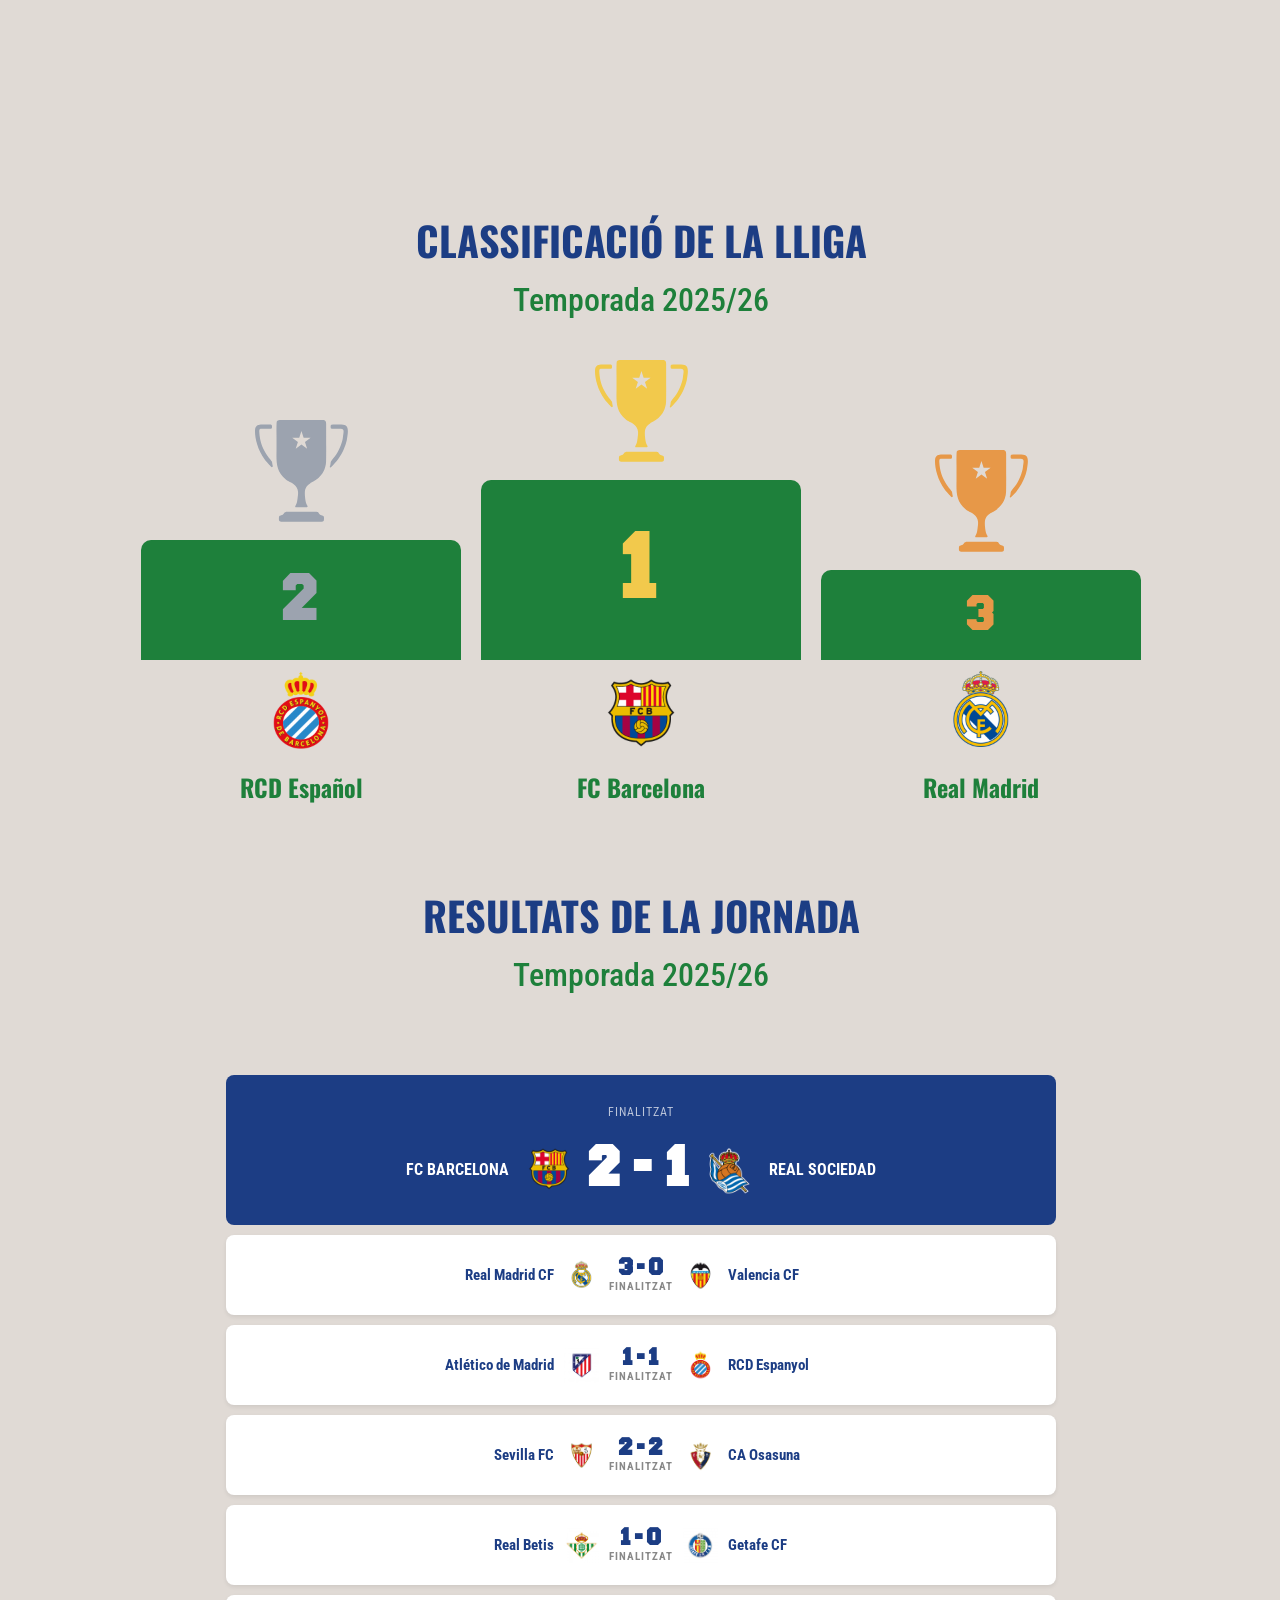
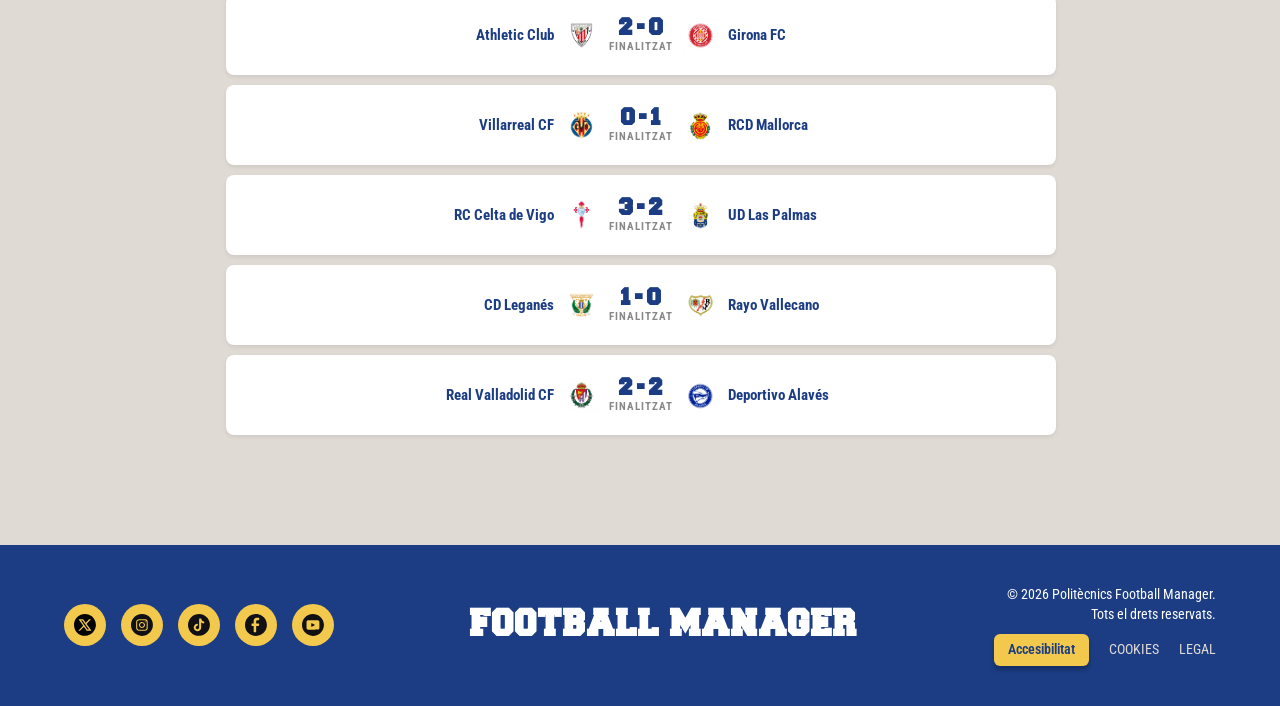
==== classificacio.html @ 33edf83a "Equips" ====
<!DOCTYPE html>
<html lang="ca">

<head>
    <meta charset="UTF-8">
    <meta name="viewport" content="width=device-width, initial-scale=1.0">
    <title>Classificació</title>
    <link rel="icon" href="img/logos/isotipo_football_manager.png" type="image/png">
    <link rel="stylesheet" href="/styles/main.css">
    <link rel="stylesheet" href="/styles/classificacio.css">
</head>

<body>
    <header>
        <div class="header-left">
            <a href="index.html">
                <img src="/img/logos/isotipo_football_manager.png" alt="Logo">
            </a>
            <a href="index.html">
                <h1>FOOTBALL MANAGER</h1>
            </a>
        </div>
        <nav>
            <a href="equips.html">EQUIPS</a>
            <a href="formulari.html">UNEIX-TE</a>
            <a href="classificacio.html">CLASSIFICACIÓ</a>
        </nav>
    </header>

    <article>
        <div class="intro">
            <div>
                <h2 class="title">CLASSIFICACIÓ DE LA LLIGA</h2>
                <p class="sub-title">Temporada 2025/26</p>
            </div>
        </div>

        <div class="podio">
            <div class="podio-barres">
                <div class="barra pos-2">
                    <img class="copa" src="/img/recursos/copa-plata.svg" />
                    <span>2</span>
                </div>
                <div class="barra pos-1">
                    <img class="copa" src="/img/recursos/copa-oro.svg" />
                    <span>1</span>
                </div>
                <div class="barra pos-3">
                    <img class="copa" src="/img/recursos/copa-bronze.svg" />
                    <span>3</span>
                </div>
            </div>

            <div class="podio-equips">
                <div class="equip">
                    <img src="img/escuts/espanyol.png" />
                    <span>RCD Español</span>
                </div>
                <div class="equip">
                    <img src="img/escuts/barcelona.png" />
                    <span>FC Barcelona</span>
                </div>
                <div class="equip">
                    <img src="img/escuts/real-madrid.png" />
                    <span>Real Madrid</span>
                </div>
            </div>
        </div>

        <div>
            <div>
                <h2 class="title">RESULTATS DE LA JORNADA</h2>
                <p class="sub-title">Temporada 2025/26</p>
            </div>
        </div>

        <div id="partits-container" class="partits-container"></div>

        <div class="classificacio-jugadors">
            <div class="classificacio">

            </div>
            <div class="top-jugadors">

            </div>
        </div>
    </article>

    <footer>
        <div class="footer-content">
            <div class="footer-social">
                <a href="https://x.com/?lang=es" class="icon x">
                    <img src="img/recursos/x.svg" alt="Link a X">
                </a>
                <a href="https://www.instagram.com/" class="icon instagram">
                    <img src="img/recursos/insta.svg" alt="Link a Instagram">
                </a>
                <a href="https://www.tiktok.com/es-419/" class="icon tiktok">
                    <img src="img/recursos/tiktok.svg" alt="Link a TikTok">
                </a>
                <a href="https://www.facebook.com/" class="icon facebook">
                    <img src="img/recursos/facebook.svg" alt="Link a Facebook">
                </a>
                <a href="https://www.youtube.com/" class="icon youtube">
                    <img src="img/recursos/youtube.svg" alt="Link a YouTube">
                </a>
            </div>
            <div class="footer-title">
                <a href="index.html">
                    <h2>Football Manager</h2>
                </a>
            </div>
            <div class="footer-legal">
                <p>© 2026 Politècnics Football Manager.<br>Tots el drets reservats.</p>
                <div class="footer-links">
                    <a href="data/informe_accesibilitat.pdf" download class="download"
                        title="Descarregar l'Informe d'Accesibilitat en PDF">Accesibilitat</a>
                    <a href="#">COOKIES</a>
                    <a href="#">LEGAL</a>
                </div>
            </div>
    </footer>

    <script src="script.js"></script>
    <script src="/scripts/classificacio.js"></script>
</body>

</html>
---- styles/main.css ----
/*Fonts*/
@font-face {
    font-family: 'Freshman';
    src: url('/fonts/Freshman.ttf') format('truetype');
}

@font-face {
    font-family: 'Oswald';
    src: url('/fonts/Oswald-VariableFont_wght.ttf') format('truetype');
    font-weight: 100 900;  
}

@font-face {
    font-family: 'Roboto Condensed';
    src: url('/fonts/RobotoCondensed-VariableFont_wght.ttf') format('truetype');
    font-weight: 100 900;
}

* {
    margin: 0;
    padding: 0;
    box-sizing: border-box;
}

body {
    display: flex;
    width: 100%;
    flex-direction: column;
    background: #e0dad5;
}

/*Header*/
header {
    display: flex;
    width: 100%;
    height: 100px;
    align-items: center;
    justify-content: space-between;
    padding: 0 40px;
    background: #1C3D84;
    box-shadow: 0 4px 4px 0 rgba(0, 0, 0, 0.25);
    padding-right: 130px;
    position: sticky;
    top: 0;
    z-index: 100;
    transition: transform 0.3s ease, opacity 0.3s ease;
}

header.amagat {
    transform: translateY(-100%);
    opacity: 0;
}

.header-left {
    display: flex;
    align-items: center;
    gap: 50px;
}

header img {
    height: 65px;
}

header h1 {
    color: white;
    font-size: 2rem;
    font-family: "Freshman", sans-serif;
    letter-spacing: 1px;
}

header a {
    text-decoration: none;
}

header nav {
    display: flex;
    gap: 40px;
}

header nav a {
    color: white;
    font-size: 1rem;
    font-weight: 400; 
    letter-spacing: 1.5px;
    font-family: "Oswald", sans-serif;
    margin-bottom: 4px;
    border-bottom: 2px solid transparent;
    transition: border-bottom-color 0.6s ease, color 0.6s ease;
}

header nav a:hover {
    color: #F2C94C;
    border-bottom-color: #F2C94C;
}

/*Footer*/

footer {
    display: flex;
    width: 100%;
    background: #1C3D84;
    padding: 40px 0;
    color:#e0dad5;
    box-shadow: 0 4px 4px 0 rgba(0, 0, 0, 0.25);
}

.footer-content {
    width:90%;
    margin: 0 auto;
    display: flex;
    justify-content: space-between;
    align-items: center;
}

.footer-social {
    display: flex;
    gap: 15px;
}

.footer-social .icon {
    width: 42px;
    height: 42px;
    display: flex;
    justify-content: center;
    align-items: center;
    background: #F2C94C;
    border-radius: 50%;
    transition: 0.3s ease;
}

.footer-social .icon img {
    width: 22px;
    height: 22px;
}

.footer-social .icon:hover {
    background-color: #1E7F3B;
}

.footer-title h2 {
    font-family: "Freshman", sans-serif;
    font-size: 32px;
    text-transform: uppercase;
    letter-spacing: 1px;
    color: white;
}

.footer-title a {
    text-decoration: none;
    color: inherit;
}

.footer-legal {
    text-align: right;
    font-size: 14px;
    line-height: 1.4;
    font-family: "Roboto Condensed", sans-serif;
    color: white;
}

.footer-links {
    margin-top: 10px;
    display: flex;
    gap: 20px;
    justify-content: flex-end;
    display: flex;
    align-items: baseline;
}

.footer-links a {
    color: #e0dad5;
    text-decoration: none;
    font-size: 14px;
    font-family: "Roboto Condensed", sans-serif;
    transition: 0.30s ease;
}

.footer-links a:hover {
    color: #F2C94C;
}

.footer-links .download {
    background-color: #F2C94C;
    padding: 6px 14px;
    border-radius: 6px;
    font-weight: 600;
    color: #1C3D84;
    box-shadow: 0 4px 4px 0 rgba(0, 0, 0, 0.25);
}

.footer-links .download:hover {
    background-color: #1E7F3B;
}
---- styles/classificacio.css ----
article {
    display: flex;
    flex-direction: column;
    align-items: center;
    margin-top: 20px;
    padding: 90px 63px 40px 65px;
    gap: 70px;
}

.title {
    font-size: 40px;
    margin-bottom: 20px;
    font-family: "Oswald", sans-serif;
    font-weight: 700;
    font-style: normal;
    color: #1c3d84;
    text-align: center;
}

.sub-title {
    color: #1e803b;
    text-align: center;
    font-family: "Roboto Condensed", sans-serif;
    font-size: 32px;
    font-style: normal;
    font-weight: 500;
    line-height: 20px;
}

/*PODIUM*/
.podio {
    display: flex;
    flex-direction: column;
    align-items: center;
    width: 100%;
}

/* Equips */
.podio-equips {
    display: flex;
    align-items: flex-end;
    gap: 20px;
    margin-bottom: 10px;
}

.equip {
    display: flex;
    flex-direction: column;
    align-items: center;
    width: 320px;
    gap: 6px;
    margin-top: 3px;
}

.equip img {
    width: 100px;
    height: 100px;
    border-radius: 50%;
    object-fit: cover;
}

.equip span {
    font-family: "Oswald", sans-serif;
    font-weight: 700;
    font-size: 1.5rem;
    color: #1e803b;
    text-align: center;
}

/* Barres */
.podio-barres {
    display: flex;
    align-items: flex-end;
    gap: 20px;
    margin-top: 100px;
}

.barra {
    position: relative;
    width: 320px;
    background: #1e803b;
    border-radius: 10px 10px 0 0;
    display: flex;
    align-items: center;
    justify-content: center;
}

.copa {
    width: 93px;
    height: 102px;
    position: absolute;
    top: -120px;
}

.barra span {
    font-family: "Freshman", sans-serif;
    color: white;
    padding: 10px 0;
}

.pos-1 {
    height: 180px;
}

.pos-1 span {
    font-size: 80px;
    color: #f2c94c;
}

.pos-2 {
    height: 120px;
}

.pos-2 span {
    font-size: 56px;
    color: #9ca3af;
}

.pos-3 {
    height: 90px;
}

.pos-3 span {
    font-size: 42px;
    color: #e79848;
}

.title-partits {
    font-family: "Oswald", sans-serif;
    font-weight: 700;
    font-size: 28px;
    color: #1c3d84;
    text-align: center;
}

/*Contenidor resultats*/
.resultats {
    width: 100%;
    max-width: 800px;
}

#partits-container {
    width: 90%;
    display: flex;
    flex-direction: column;
    gap: 10px;
    margin-top: 20px;
    align-items: center;
}

/*Partit base*/
.partit {
    border-radius: 8px;
    width: 80%;
}

/*Partit destacat*/
.partit.destacat {
    background: #1C3D84;
    color: white;
    padding: 20px;
    display: flex;
    flex-direction: column;
    align-items: center;
    gap: 10px;
    height: 150px;
}

.fila-destacat {
    display: flex;
    align-items: center;
    justify-content: center;
    gap: 10px;
    width: 100%;
}

.estat {
    font-size: 0.75rem;
    letter-spacing: 1px;
    opacity: 0.7;
    font-family: "Roboto Condensed", sans-serif;
    margin: 10px;
}

.resultat-gran {
    font-size: 3rem;
    font-family: "Freshman", sans-serif;
    font-weight: 700;
    color: white;
    display: flex;
    align-items: center;
    gap: 10px;
}

.equip-nom-destacat {
    font-family: "Roboto Condensed", sans-serif;
    font-weight: 700;
    font-size: 1rem;
    color: white;
}

.escut {
    height: 60px;
    width: 60px;
    object-fit: contain;
}

/*Partit simple*/
.partit.simple {
    background: white;
    padding: 8px 20px;
    display: flex;
    align-items: center;
    justify-content: space-between;
    gap: 10px;
    box-shadow: 0 2px 4px rgba(0, 0, 0, 0.08);
    height: 80px;
}

.equip-nom {
    font-family: "Roboto Condensed", sans-serif;
    font-weight: 700;
    font-size: 0.95rem;
    color: #1C3D84;
    flex: 1;
}

.equip-nom.local {
    text-align: right;
}

.equip-nom.visitant {
    text-align: left;
}

.escut-petit {
    height: 35px;
    width: 35px;
    object-fit: contain;
}

.resultat-petit {
    display: flex;
    flex-direction: column;
    align-items: center;
    gap: 2px;
    font-size: 1.3rem;
    font-family: "Freshman", sans-serif;
    font-weight: 700;
    color: #1C3D84;
}

.gols {
    display: flex;
    flex-direction: row;
    align-items: center;
    gap: 4px;
}

.estat-simple {
    font-size: 0.7rem;
    color: #888;
    letter-spacing: 1px;
    font-family: "Roboto Condensed", sans-serif;
}
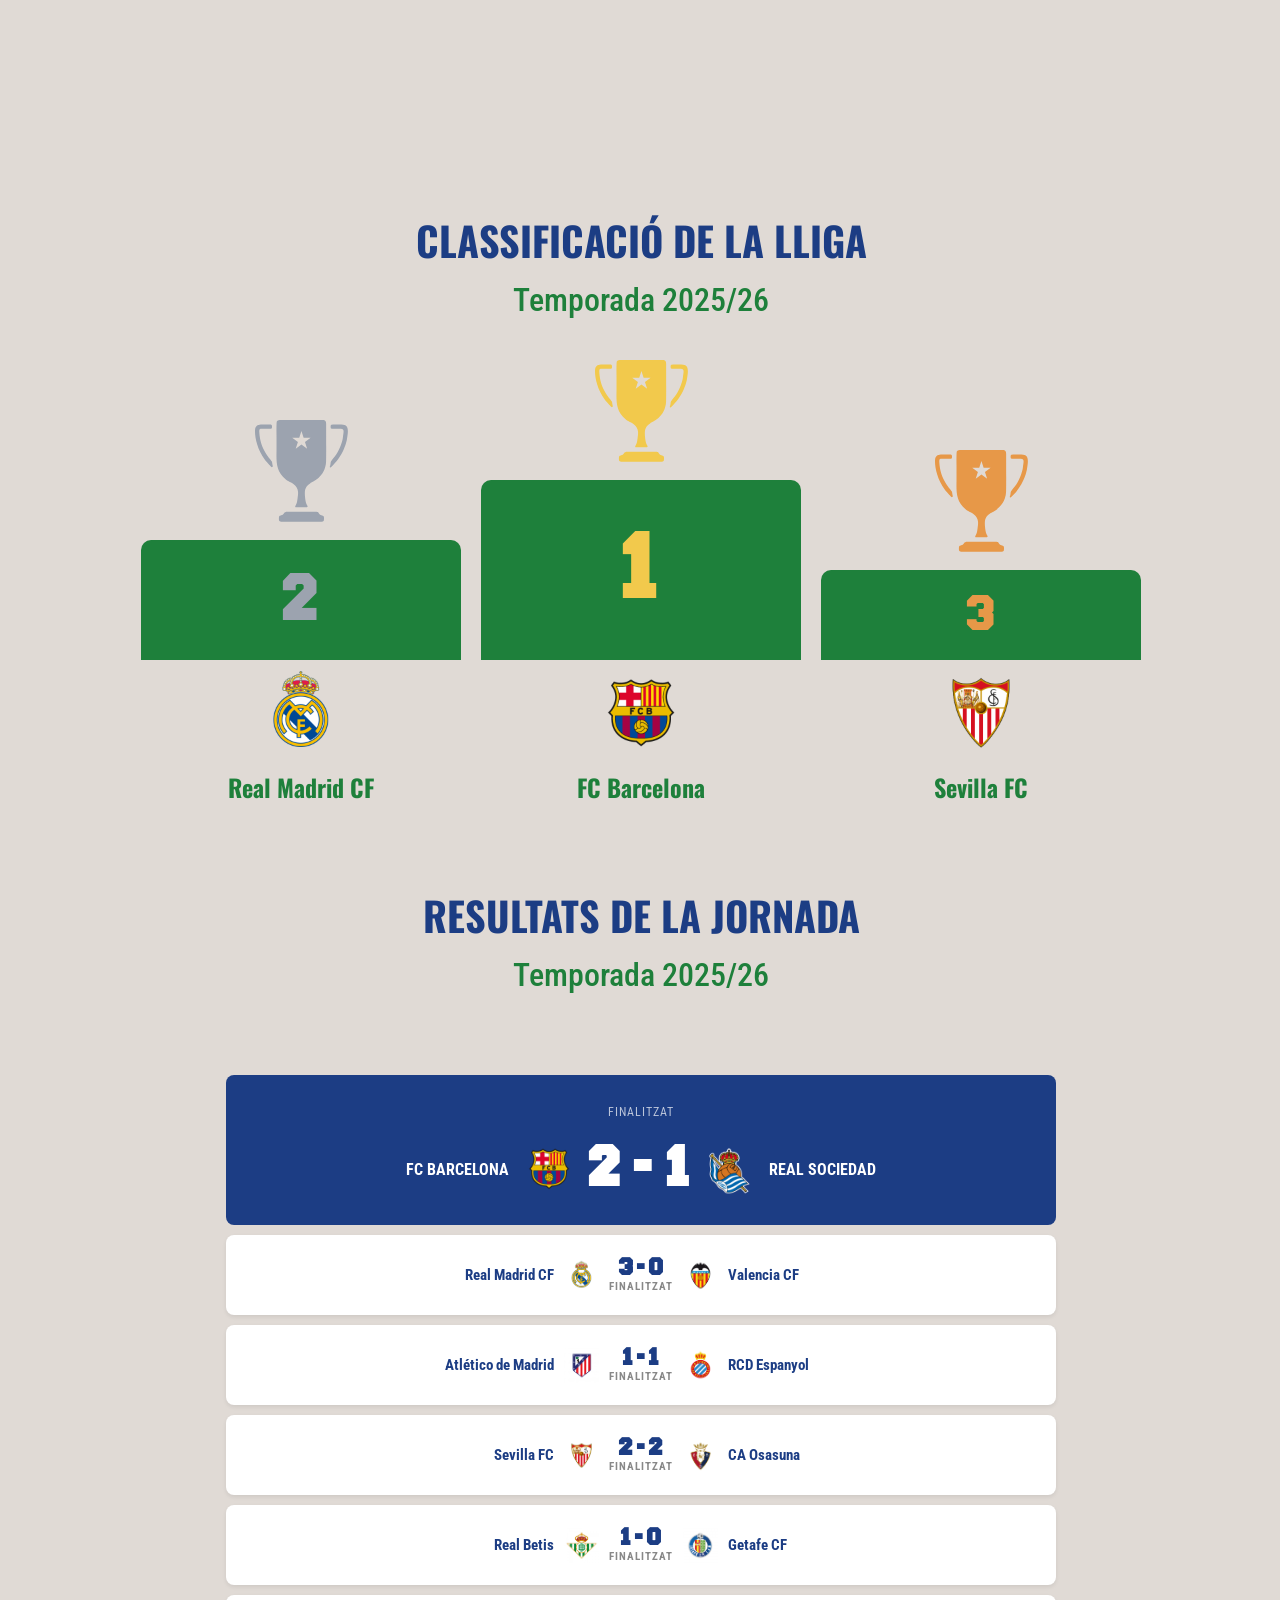
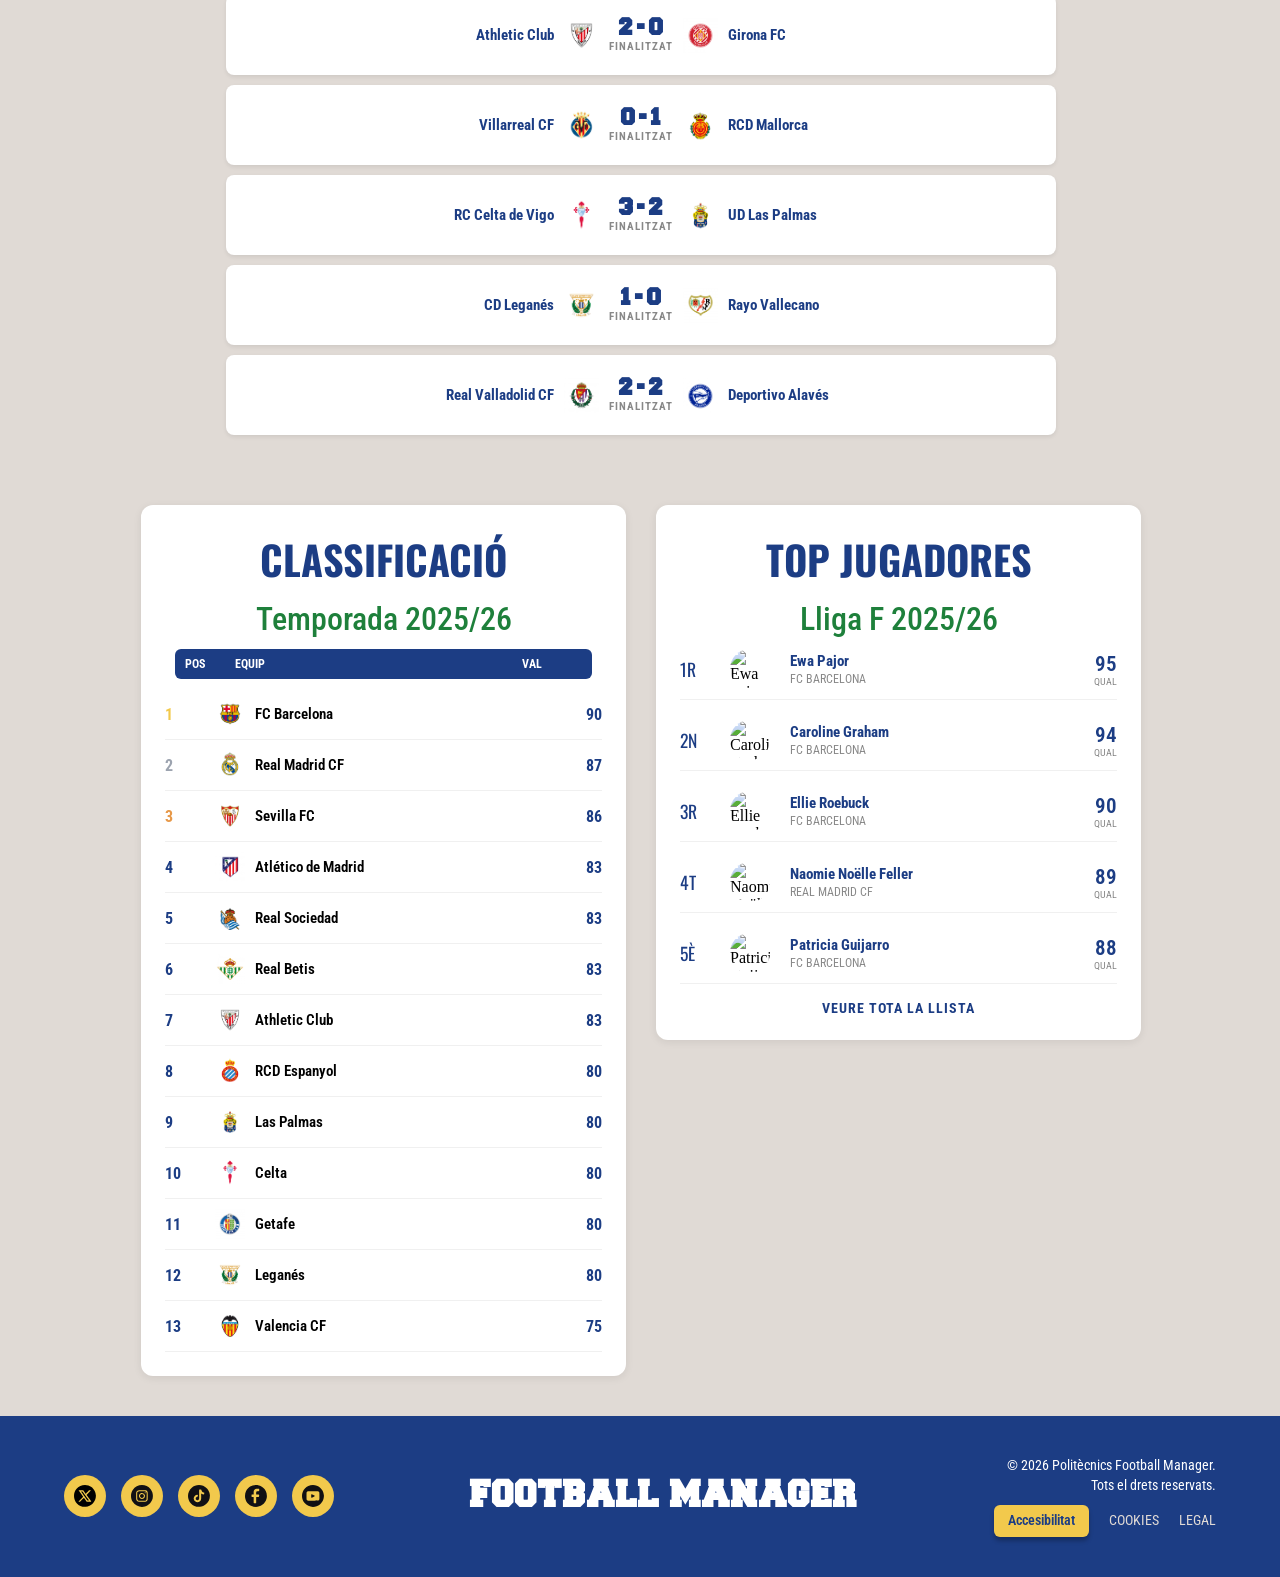
==== commit 6e678084: "Classificació i formulari" ====
--- a/classificacio.html
+++ b/classificacio.html
@@ -1,5 +1,5 @@
 <!DOCTYPE html>
-<html lang="ca">
+<html lang="en">
 
 <head>
     <meta charset="UTF-8">
@@ -52,18 +52,7 @@
             </div>
 
             <div class="podio-equips">
-                <div class="equip">
-                    <img src="img/escuts/espanyol.png" />
-                    <span>RCD Español</span>
-                </div>
-                <div class="equip">
-                    <img src="img/escuts/barcelona.png" />
-                    <span>FC Barcelona</span>
-                </div>
-                <div class="equip">
-                    <img src="img/escuts/real-madrid.png" />
-                    <span>Real Madrid</span>
-                </div>
+
             </div>
         </div>
 
@@ -77,12 +66,8 @@
         <div id="partits-container" class="partits-container"></div>
 
         <div class="classificacio-jugadors">
-            <div class="classificacio">
-
-            </div>
-            <div class="top-jugadors">
-
-            </div>
+            <div class="classificacio"></div>
+            <div class="top-jugadors"></div>
         </div>
     </article>
 
@@ -106,9 +91,7 @@
                 </a>
             </div>
             <div class="footer-title">
-                <a href="index.html">
-                    <h2>Football Manager</h2>
-                </a>
+                <h2>Football Manager</h2>
             </div>
             <div class="footer-legal">
                 <p>© 2026 Politècnics Football Manager.<br>Tots el drets reservats.</p>
--- a/styles/classificacio.css
+++ b/styles/classificacio.css
@@ -262,4 +262,174 @@
     color: #888;
     letter-spacing: 1px;
     font-family: "Roboto Condensed", sans-serif;
-}+}
+
+
+
+/* =====================
+CLASSIFICACIÓ + JUGADORS
+   ===================== */
+.classificacio-jugadors {
+    display: flex;
+    gap: 30px;
+    width: 90%;
+    max-width: 1000px;
+    align-items: flex-start;
+}
+
+.classificacio,
+.top-jugadors {
+    background: white;
+    border-radius: 12px;
+    padding: 24px;
+    flex: 1;
+    box-shadow: 0 2px 8px rgba(0, 0, 0, 0.08);
+}
+
+/* Capçalera columnes */
+.clas-cols {
+    display: grid;
+    grid-template-columns: 50px 1fr 60px;
+    background: #1C3D84;
+    color: white;
+    padding: 8px 10px;
+    border-radius: 6px;
+    margin: 10px;
+    margin-top: 20px;
+    font-family: "Roboto Condensed", sans-serif;
+    font-weight: 700;
+    font-size: 0.75rem;
+}
+
+/* Files */
+.clas-fila {
+    display: grid;
+    grid-template-columns: 50px 1fr 60px;
+    align-items: center;
+    padding: 10px 0;
+    border-bottom: 1px solid #f0f0f0;
+}
+
+.clas-pos {
+    font-weight: 700;
+    color: #1C3D84;
+    font-family: "Roboto Condensed", sans-serif;
+}
+
+.top-1 .clas-pos { color: #f2c94c; }
+.top-2 .clas-pos { color: #9ca3af; }
+.top-3 .clas-pos { color: #e79848; }
+
+.clas-equip {
+    display: flex;
+    align-items: center;
+    gap: 10px;
+}
+
+.clas-equip img {
+    width: 30px;
+    height: 30px;
+    object-fit: contain;
+}
+
+.clas-equip span {
+    font-family: "Roboto Condensed", sans-serif;
+    font-weight: 600;
+    font-size: 0.95rem;
+}
+
+.clas-pts {
+    font-weight: 700;
+    text-align: right;
+    font-family: "Roboto Condensed", sans-serif;
+    color: #1C3D84;
+}
+
+/* Top jugadores */
+.gol-header .title {
+    text-align: left;
+    margin-bottom: 4px;
+}
+
+.gol-header .sub-title {
+    text-align: left;
+    font-size: 0.85rem;
+    margin: 20px;
+}
+
+.gol-fila {
+    display: grid;
+    grid-template-columns: 40px 50px 1fr 50px;
+    align-items: center;
+    padding: 10px 0;
+    border-bottom: 1px solid #f0f0f0;
+    gap: 10px;
+    margin-top: 10px;
+}
+
+.gol-fila img {
+    width: 40px;
+    height: 40px;
+    border-radius: 50%;
+    object-fit: cover;
+}
+
+.gol-pos {
+    font-family: "Oswald", sans-serif;
+    font-size: 1.1rem;
+    color: #1C3D84;
+}
+
+.gol-info {
+    display: flex;
+    flex-direction: column;
+    gap: 2px;
+}
+
+.gol-nom {
+    font-family: "Roboto Condensed", sans-serif;
+    font-weight: 700;
+    font-size: 0.95rem;
+    color: #1C3D84;
+}
+
+.gol-equip {
+    font-family: "Roboto Condensed", sans-serif;
+    font-size: 0.75rem;
+    color: #888;
+}
+
+.gol-gols {
+    display: flex;
+    flex-direction: column;
+    align-items: flex-end;
+}
+
+.gol-num {
+    font-family: "Roboto Condensed", sans-serif;
+    font-weight: 600;
+    font-size: 1.3rem;
+    color: #1C3D84;
+}
+
+.gol-label {
+    font-size: 0.6rem;
+    color: #888;
+    font-family: "Roboto Condensed", sans-serif;
+}
+
+.veure-mes {
+    display: block;
+    text-align: center;
+    margin-top: 16px;
+    color: #1C3D84;
+    font-family: "Roboto Condensed", sans-serif;
+    font-weight: 700;
+    font-size: 0.85rem;
+    letter-spacing: 1px;
+    text-decoration: none;
+}
+
+.veure-mes:hover {
+    text-decoration: underline;
+}
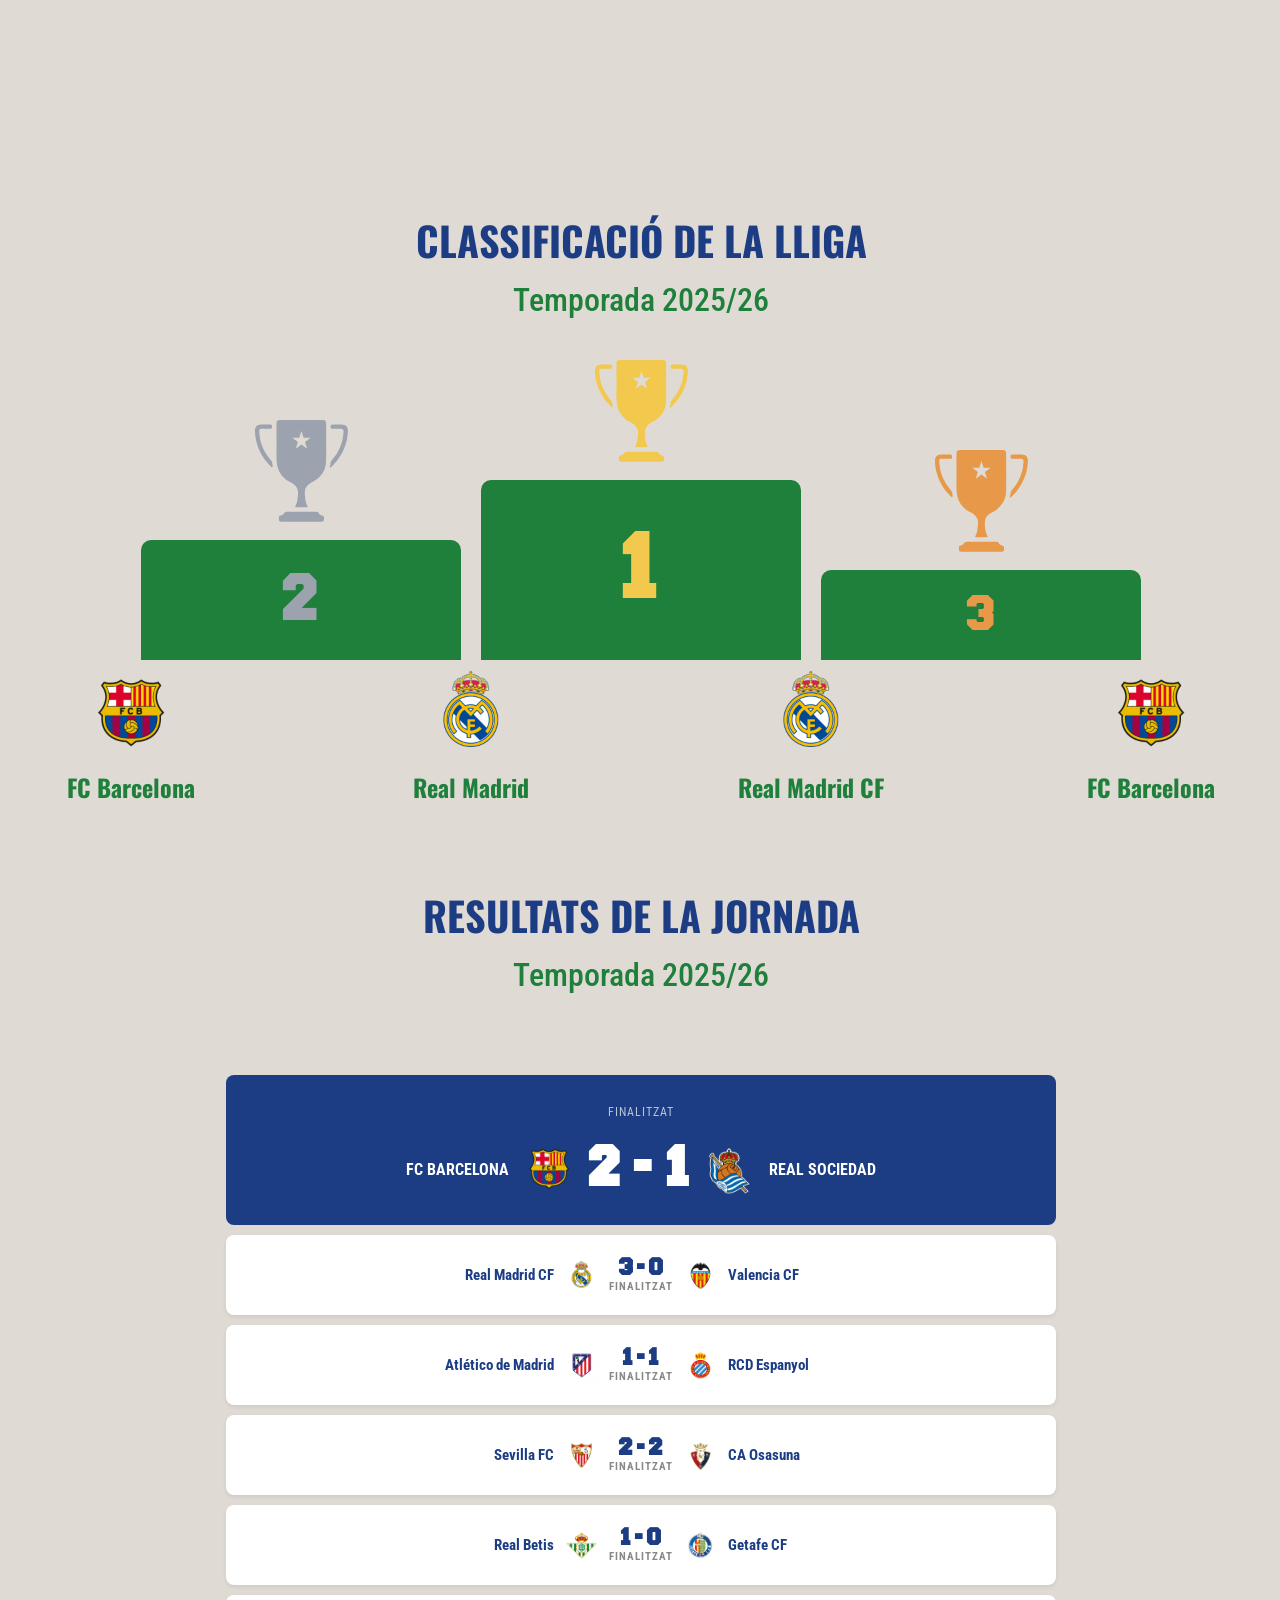
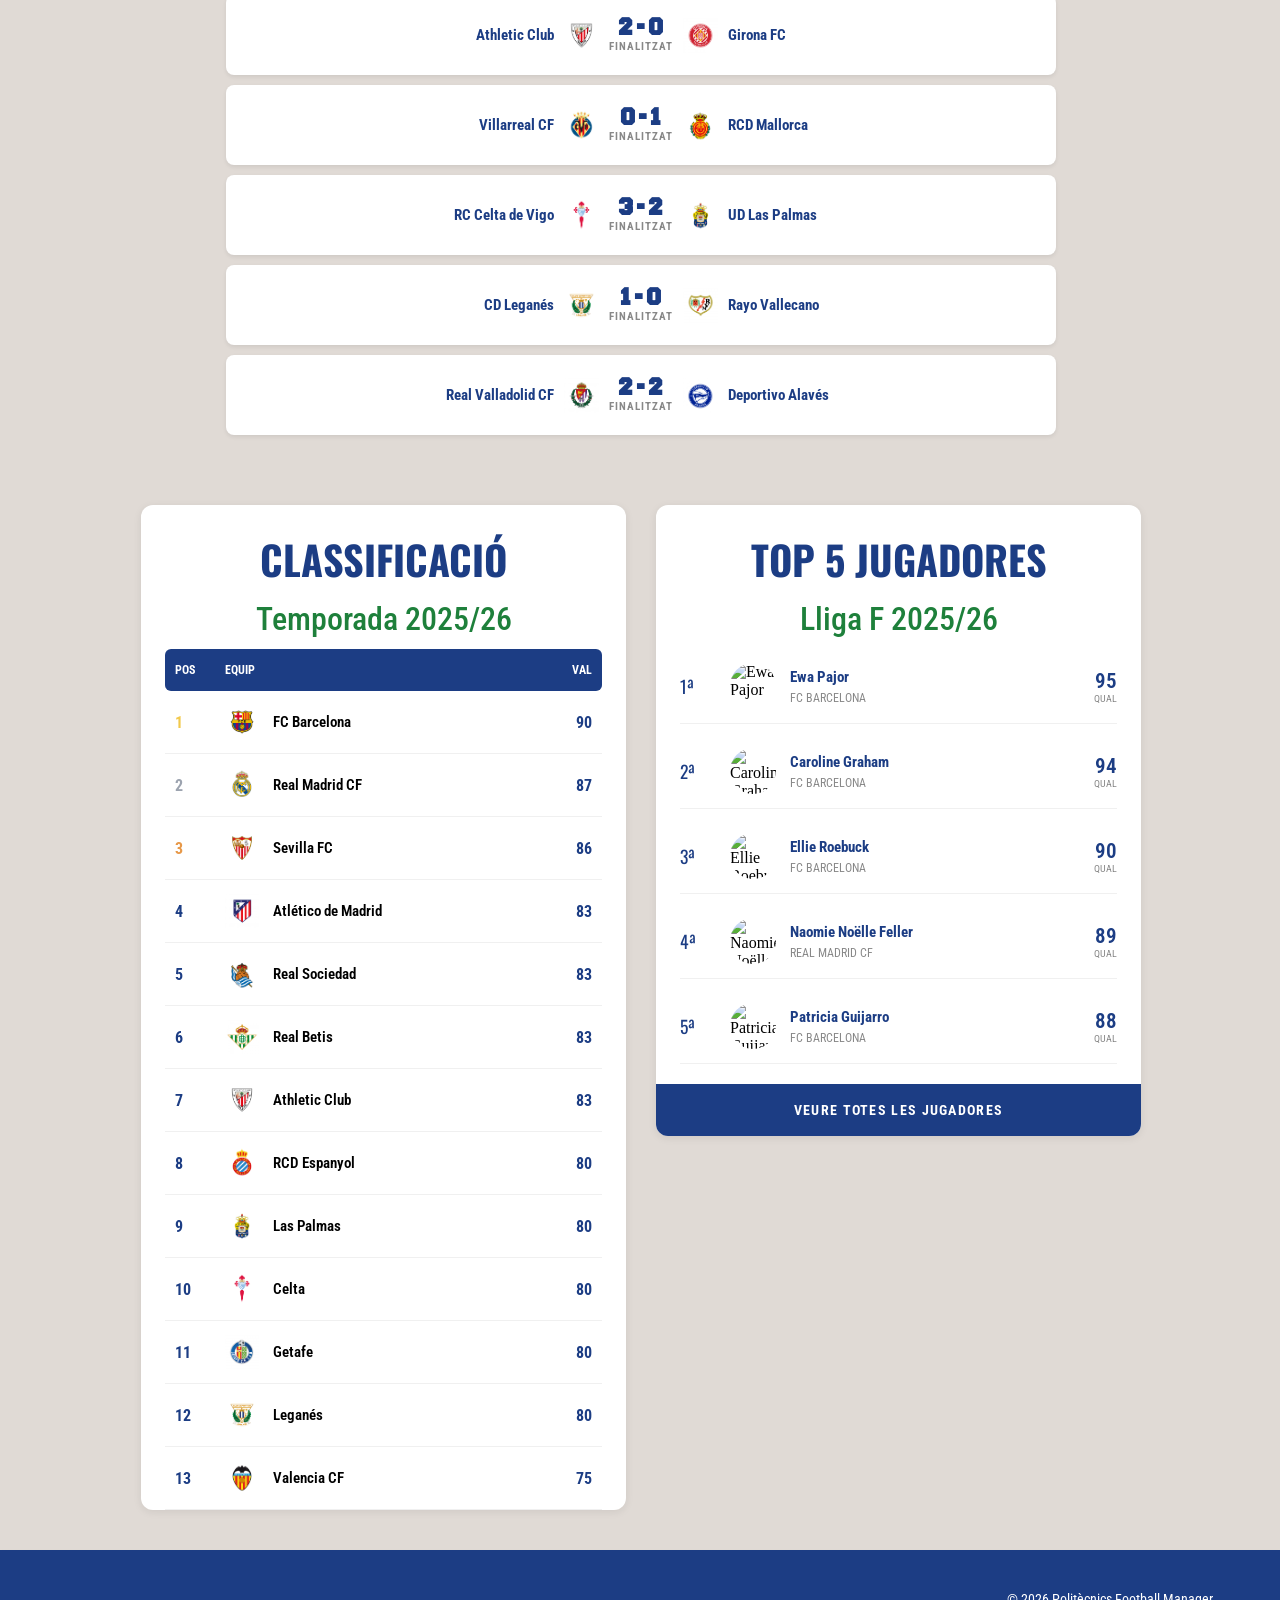
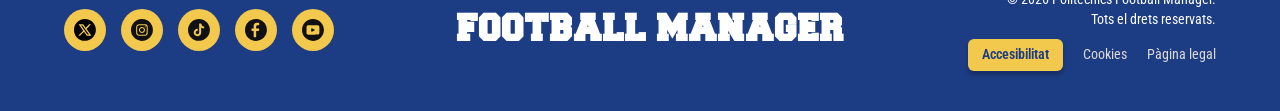
==== commit 75a05d1a: "Pàgina equips acabada" ====
--- a/classificacio.html
+++ b/classificacio.html
@@ -1,5 +1,5 @@
 <!DOCTYPE html>
-<html lang="en">
+<html lang="ca">
 
 <head>
     <meta charset="UTF-8">
@@ -52,7 +52,18 @@
             </div>
 
             <div class="podio-equips">
-
+                <div class="equip">
+                    <img src="img/escuts/espanyol.png" />
+                    <span>RCD Español</span>
+                </div>
+                <div class="equip">
+                    <img src="img/escuts/barcelona.png" />
+                    <span>FC Barcelona</span>
+                </div>
+                <div class="equip">
+                    <img src="img/escuts/real-madrid.png" />
+                    <span>Real Madrid</span>
+                </div>
             </div>
         </div>
 
@@ -66,8 +77,12 @@
         <div id="partits-container" class="partits-container"></div>
 
         <div class="classificacio-jugadors">
-            <div class="classificacio"></div>
-            <div class="top-jugadors"></div>
+            <div class="classificacio">
+
+            </div>
+            <div class="top-jugadors">
+
+            </div>
         </div>
     </article>
 
@@ -91,15 +106,17 @@
                 </a>
             </div>
             <div class="footer-title">
-                <h2>Football Manager</h2>
+                <a href="index.html">
+                    <h2>Football Manager</h2>
+                </a>
             </div>
             <div class="footer-legal">
                 <p>© 2026 Politècnics Football Manager.<br>Tots el drets reservats.</p>
                 <div class="footer-links">
                     <a href="data/informe_accesibilitat.pdf" download class="download"
                         title="Descarregar l'Informe d'Accesibilitat en PDF">Accesibilitat</a>
-                    <a href="#">COOKIES</a>
-                    <a href="#">LEGAL</a>
+                    <a href="#">Cookies</a>
+                    <a href="#">Pàgina legal</a>
                 </div>
             </div>
     </footer>
--- a/styles/classificacio.css
+++ b/styles/classificacio.css
@@ -264,11 +264,7 @@
     font-family: "Roboto Condensed", sans-serif;
 }
 
-
-
-/* =====================
-CLASSIFICACIÓ + JUGADORS
-   ===================== */
+/* Classificació + jugadores*/
 .classificacio-jugadors {
     display: flex;
     gap: 30px;
@@ -281,33 +277,48 @@
 .top-jugadors {
     background: white;
     border-radius: 12px;
-    padding: 24px;
+    padding: 24px 24px 0 24px;
     flex: 1;
     box-shadow: 0 2px 8px rgba(0, 0, 0, 0.08);
+    display: flex;
+    flex-direction: column;
 }
 
 /* Capçalera columnes */
 .clas-cols {
     display: grid;
-    grid-template-columns: 50px 1fr 60px;
+    grid-template-columns: 50px 1fr 50px; 
     background: #1C3D84;
     color: white;
-    padding: 8px 10px;
+    padding: 14px 10px; 
     border-radius: 6px;
-    margin: 10px;
-    margin-top: 20px;
+    margin: 20px 0 0 0; 
     font-family: "Roboto Condensed", sans-serif;
     font-weight: 700;
     font-size: 0.75rem;
+    text-align: right;
+}
+
+.clas-cols span:nth-child(1),
+.clas-cols span:nth-child(2) {
+    text-align: left; 
 }
 
 /* Files */
 .clas-fila {
     display: grid;
-    grid-template-columns: 50px 1fr 60px;
-    align-items: center;
-    padding: 10px 0;
+    grid-template-columns: 50px 1fr 50px;
+    align-items: center;
+    padding: 14px 10px;
     border-bottom: 1px solid #f0f0f0;
+}
+
+.gol-fila:first-of-type {
+    margin-top: 20px;
+}
+
+.gol-fila:last-of-type {
+    margin-bottom: 20px;
 }
 
 .clas-pos {
@@ -323,12 +334,12 @@
 .clas-equip {
     display: flex;
     align-items: center;
-    gap: 10px;
+    gap: 14px;
 }
 
 .clas-equip img {
-    width: 30px;
-    height: 30px;
+    width: 34px;
+    height: 34px;
     object-fit: contain;
 }
 
@@ -361,15 +372,15 @@
     display: grid;
     grid-template-columns: 40px 50px 1fr 50px;
     align-items: center;
-    padding: 10px 0;
+    padding: 14px 0;
     border-bottom: 1px solid #f0f0f0;
     gap: 10px;
     margin-top: 10px;
 }
 
 .gol-fila img {
-    width: 40px;
-    height: 40px;
+    width: 46px;
+    height: 46px;
     border-radius: 50%;
     object-fit: cover;
 }
@@ -383,7 +394,7 @@
 .gol-info {
     display: flex;
     flex-direction: column;
-    gap: 2px;
+    gap: 5px;
 }
 
 .gol-nom {
@@ -421,15 +432,24 @@
 .veure-mes {
     display: block;
     text-align: center;
-    margin-top: 16px;
-    color: #1C3D84;
+    margin-top: auto;
+    color: white;
     font-family: "Roboto Condensed", sans-serif;
     font-weight: 700;
     font-size: 0.85rem;
-    letter-spacing: 1px;
+    letter-spacing: 1.3px;
     text-decoration: none;
+    background-color: #1C3D84;
+    padding: 18px 0;
+    margin-left: -24px;
+    margin-right: -24px;
+    border-radius: 0 0 12px 12px;
+    transition: border-bottom-color 0.6s ease, color 0.6s ease;
 }
 
 .veure-mes:hover {
     text-decoration: underline;
-}
+    color: #F2C94C;
+    border-bottom-color: #F2C94C;
+}
+
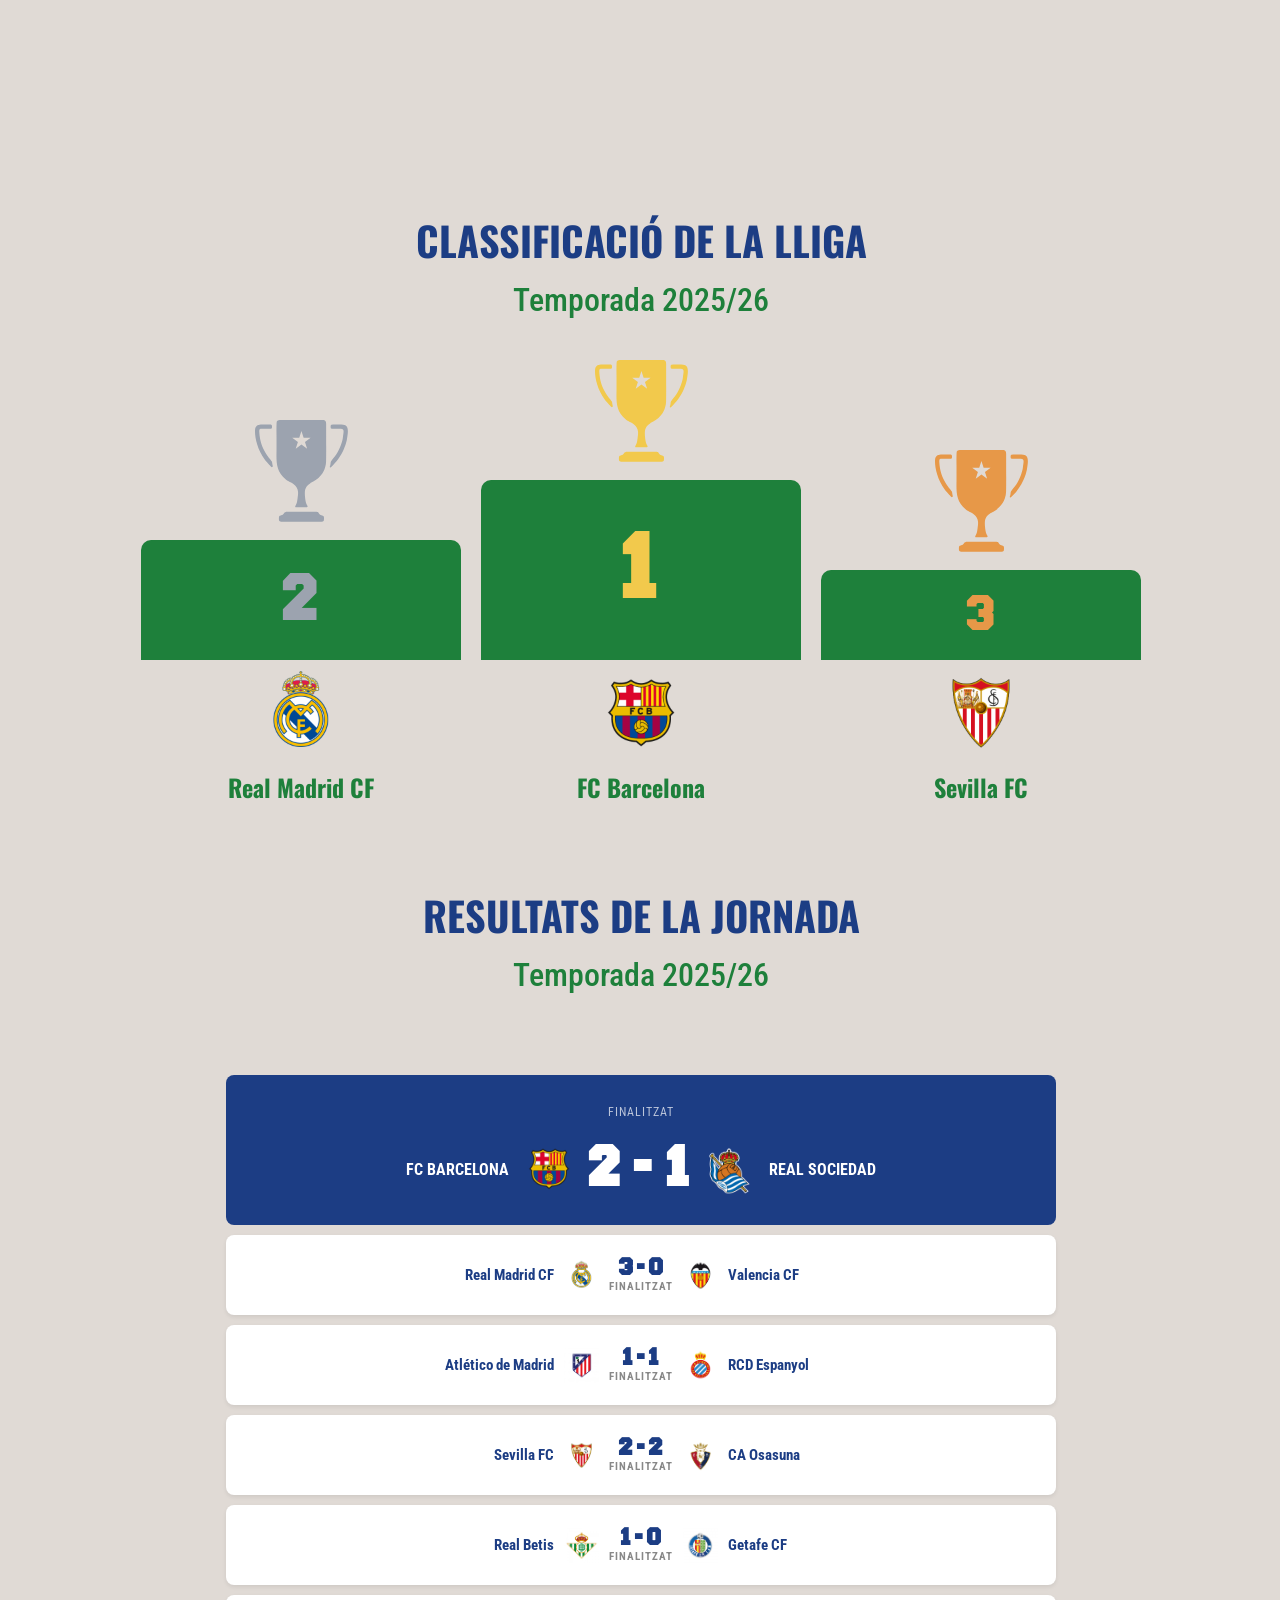
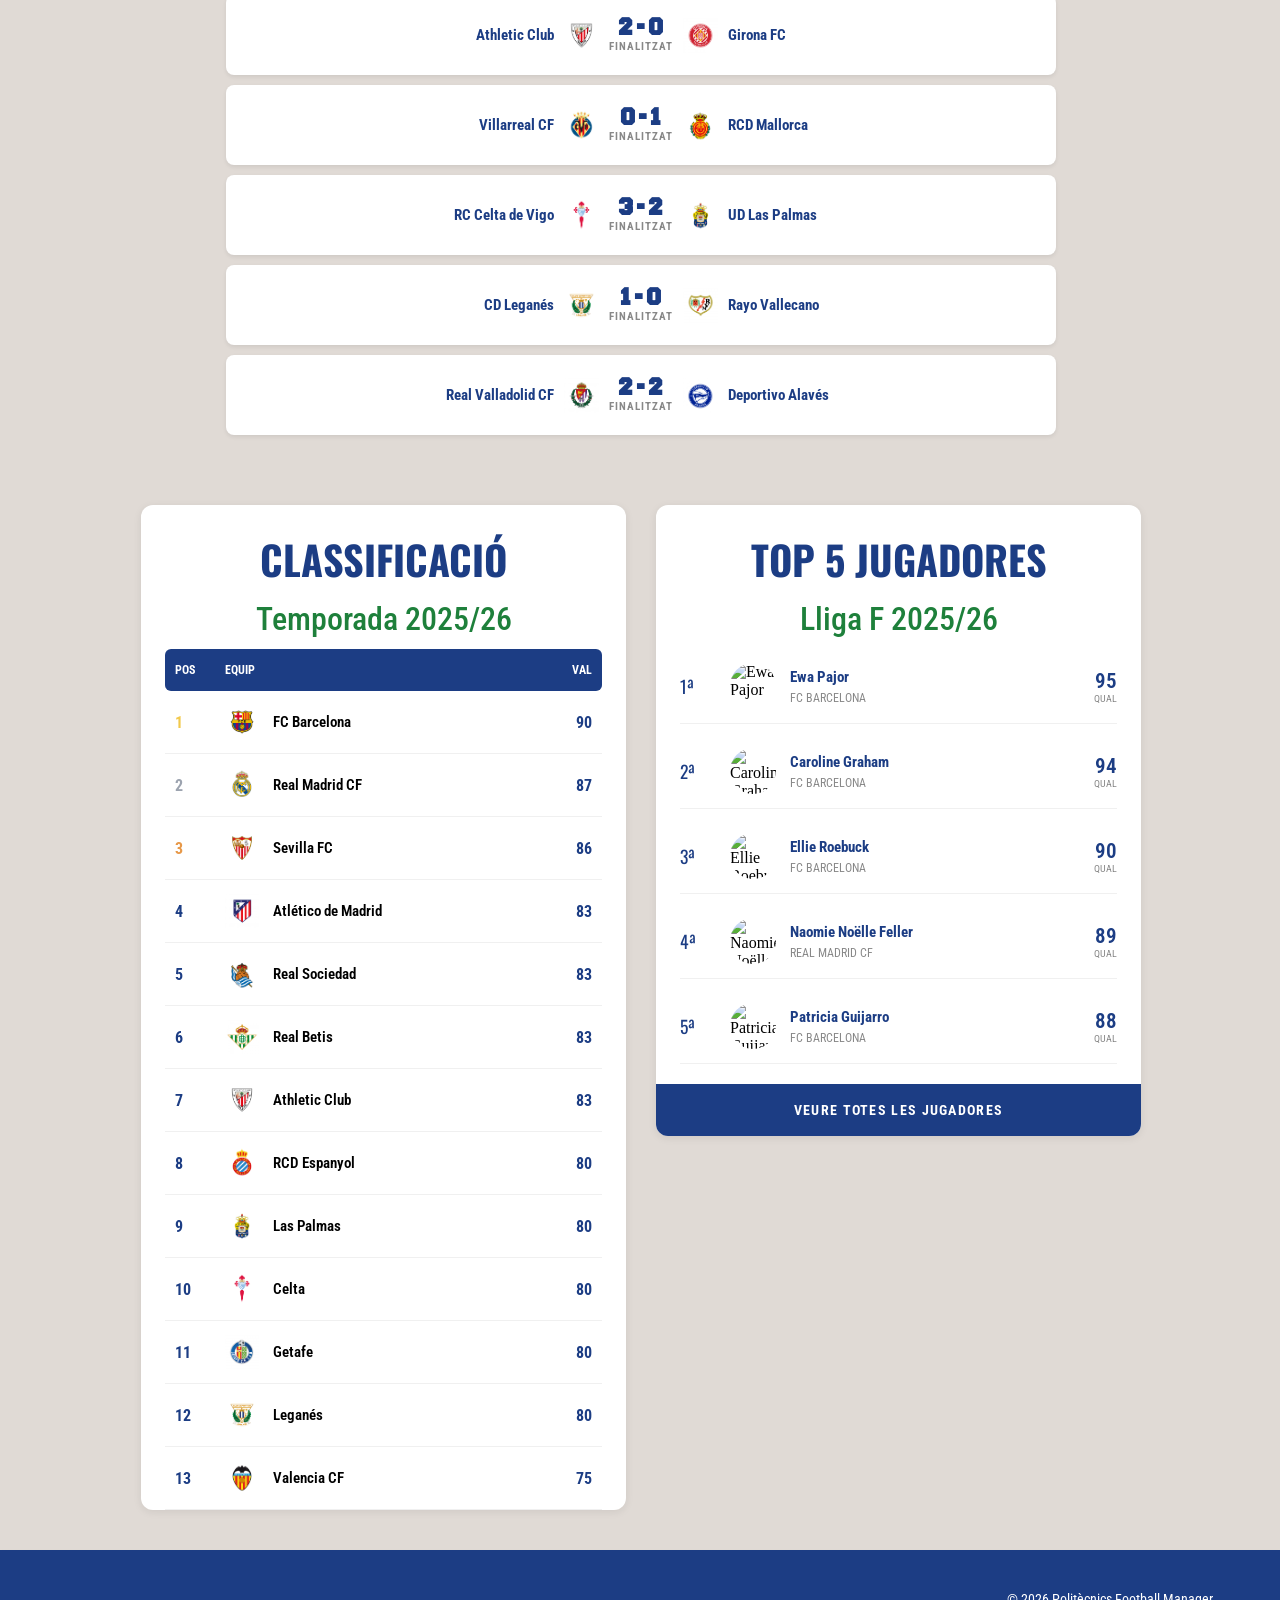
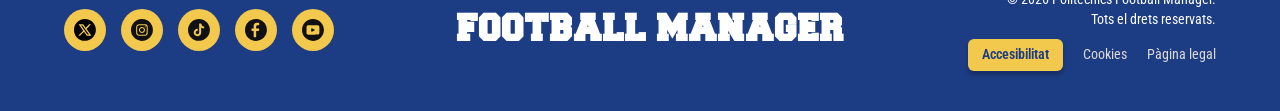
==== commit 1aebd517: "Merge branch 'main' into abi" ====
--- a/classificacio.html
+++ b/classificacio.html
@@ -52,18 +52,7 @@
             </div>
 
             <div class="podio-equips">
-                <div class="equip">
-                    <img src="img/escuts/espanyol.png" />
-                    <span>RCD Español</span>
-                </div>
-                <div class="equip">
-                    <img src="img/escuts/barcelona.png" />
-                    <span>FC Barcelona</span>
-                </div>
-                <div class="equip">
-                    <img src="img/escuts/real-madrid.png" />
-                    <span>Real Madrid</span>
-                </div>
+
             </div>
         </div>
 
@@ -77,12 +66,8 @@
         <div id="partits-container" class="partits-container"></div>
 
         <div class="classificacio-jugadors">
-            <div class="classificacio">
-
-            </div>
-            <div class="top-jugadors">
-
-            </div>
+            <div class="classificacio"></div>
+            <div class="top-jugadors"></div>
         </div>
     </article>
 
